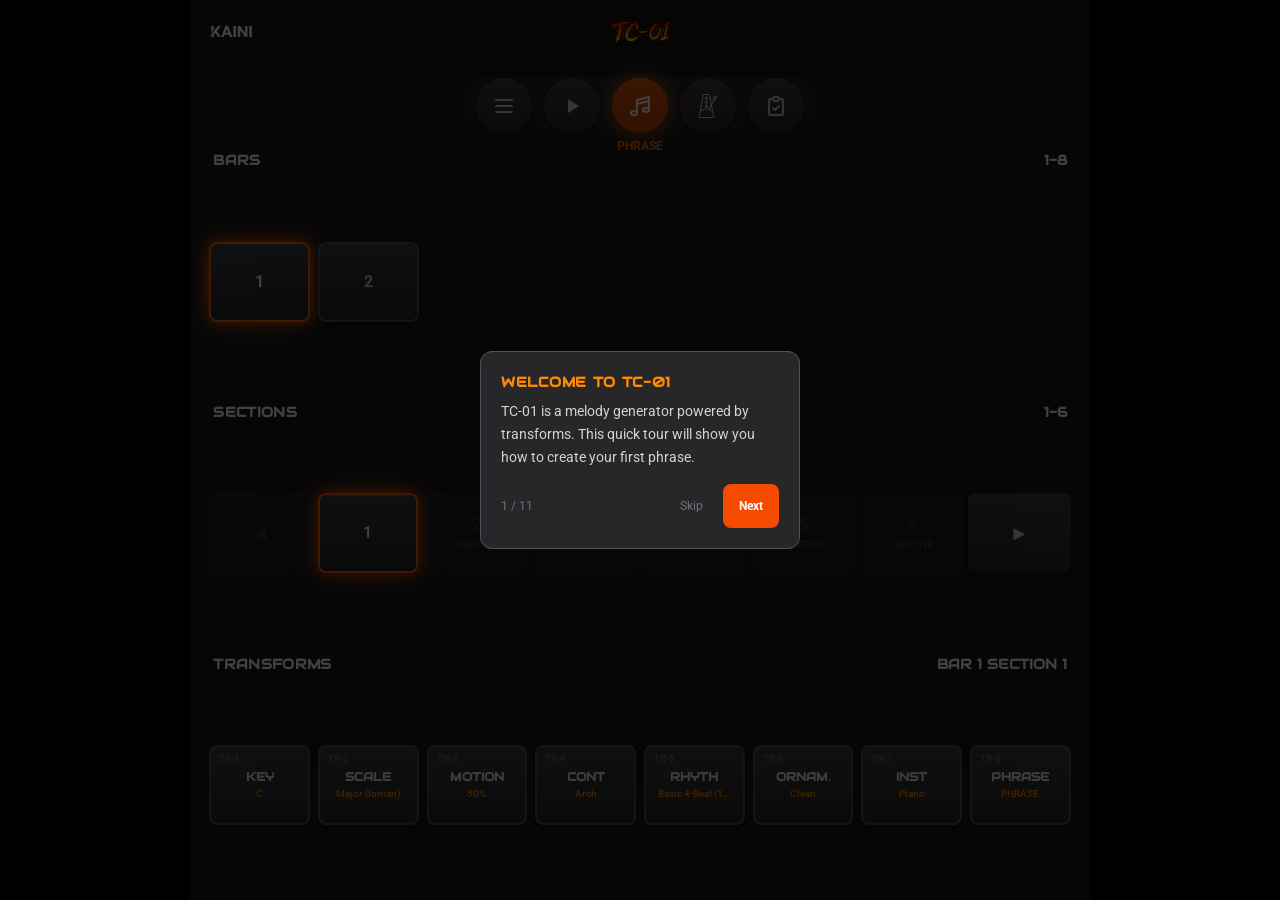
==== tone-calculator/index.html @ d636d507 "deploy: tone-calculator — fix centered tooltip positioning on mobile Co-Authored-By: Claude Opus 4.6" ====
<!doctype html>
<html lang="en">
  <head>
    <meta charset="UTF-8" />
    <link rel="icon" href="data:image/svg+xml,<svg xmlns='http://www.w3.org/2000/svg' viewBox='0 0 100 100'><text y='0.9em' font-size='90'>🎵</text></svg>" />

    <!-- Google Fonts - Audiowide & Roboto -->
    <link rel="preconnect" href="https://fonts.googleapis.com">
    <link rel="preconnect" href="https://fonts.gstatic.com" crossorigin="anonymous">
    <link href="https://fonts.googleapis.com/css2?family=Audiowide&family=Roboto:wght@300;400;500;700&display=swap" rel="stylesheet">

    <!-- Mobile Viewport Configuration -->
    <meta name="viewport" content="width=device-width, initial-scale=1.0, maximum-scale=5.0, user-scalable=yes, viewport-fit=cover" />

    <!-- Mobile Web App Capable -->
    <meta name="mobile-web-app-capable" content="yes" />
    <meta name="apple-mobile-web-app-capable" content="yes" />
    <meta name="apple-mobile-web-app-status-bar-style" content="black-translucent" />

    <!-- Theme Color (matches zinc-900) -->
    <meta name="theme-color" content="#18181b" />

    <meta name="description" content="Algorhythmic melody generator and composition tool" />

    <title>Tone Calculator</title>
    <script type="module" crossorigin src="/tone-calculator/assets/index-BqTr9ALU.js"></script>
    <link rel="stylesheet" crossorigin href="/tone-calculator/assets/index-BmxtgArE.css">
  <link rel="manifest" href="/tone-calculator/manifest.webmanifest"></head>
  <body class="font-sans">
    <div id="root"></div>
  </body>
</html>
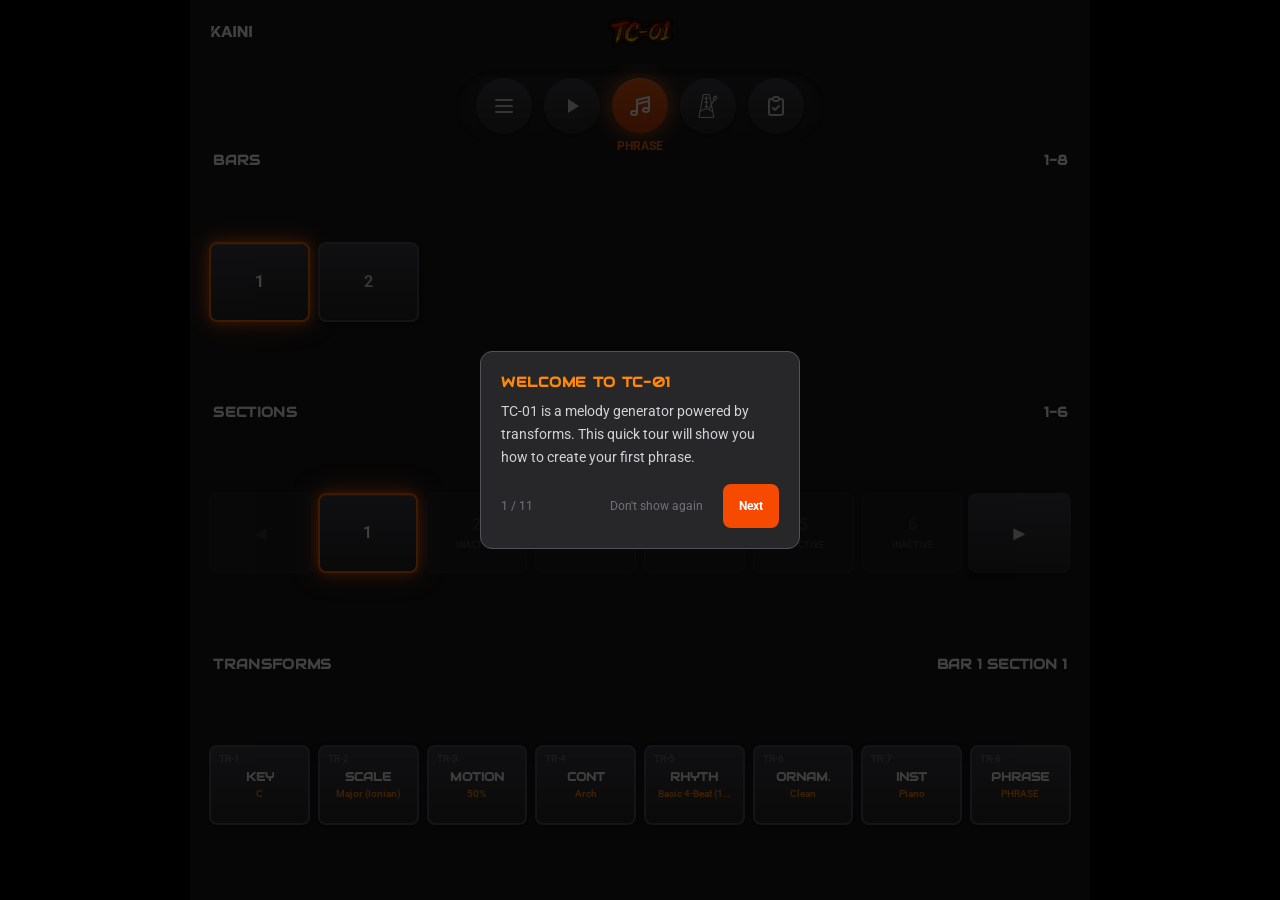
==== commit 358b92dc: "deploy: tone-calculator — remove Start Tutorial button, add Don't show again Co-Authored-By: Claude " ====
--- a/tone-calculator/index.html
+++ b/tone-calculator/index.html
@@ -23,8 +23,8 @@
     <meta name="description" content="Algorhythmic melody generator and composition tool" />
 
     <title>Tone Calculator</title>
-    <script type="module" crossorigin src="/tone-calculator/assets/index-BqTr9ALU.js"></script>
-    <link rel="stylesheet" crossorigin href="/tone-calculator/assets/index-BmxtgArE.css">
+    <script type="module" crossorigin src="/tone-calculator/assets/index-BJA5GnoF.js"></script>
+    <link rel="stylesheet" crossorigin href="/tone-calculator/assets/index-DC9csIMj.css">
   <link rel="manifest" href="/tone-calculator/manifest.webmanifest"></head>
   <body class="font-sans">
     <div id="root"></div>
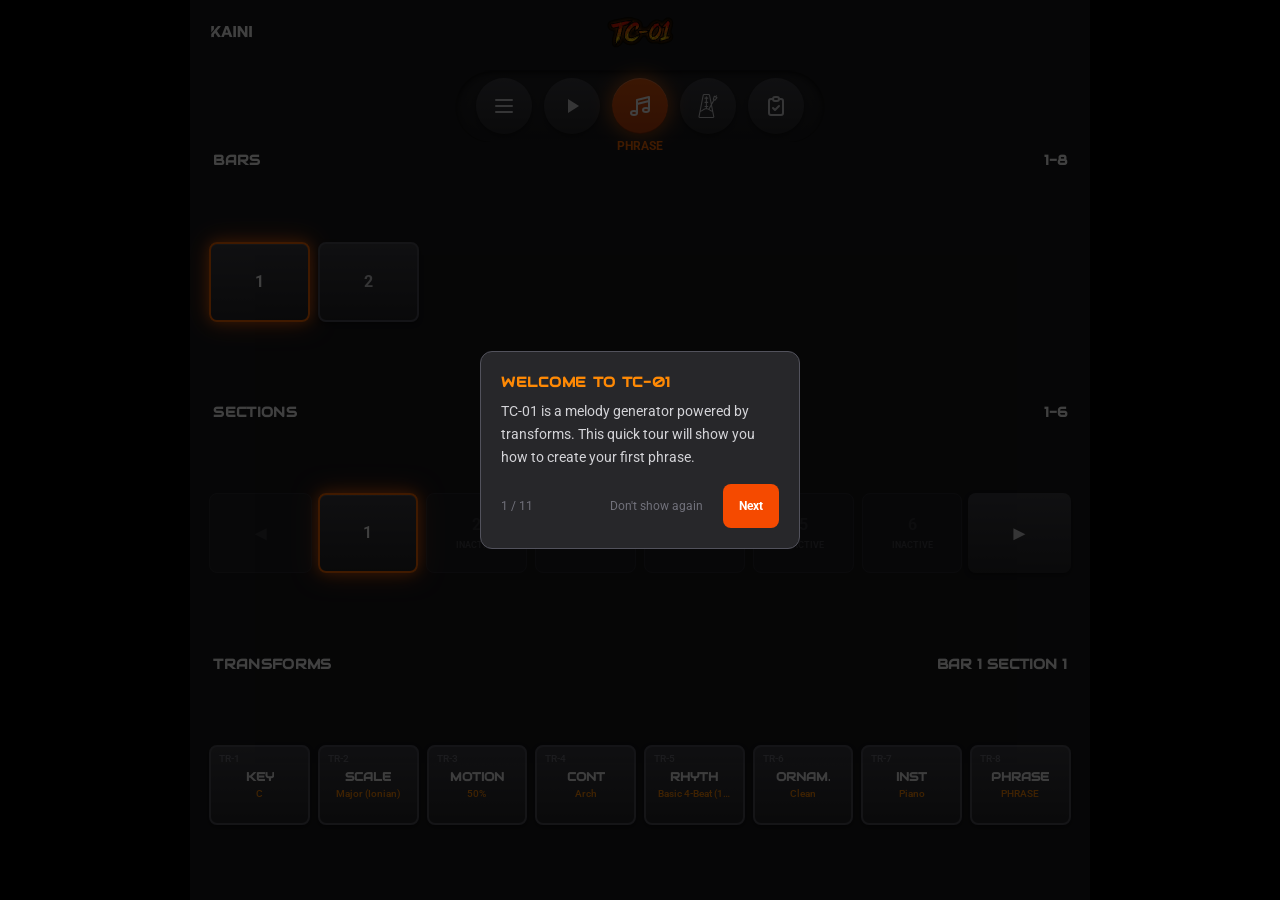
==== commit 30e0f602: "deploy: tone-calculator — fix MIDI export for FL Studio compatibility Co-Authored-By: Claude Opus 4." ====
--- a/tone-calculator/index.html
+++ b/tone-calculator/index.html
@@ -23,8 +23,8 @@
     <meta name="description" content="Algorhythmic melody generator and composition tool" />
 
     <title>Tone Calculator</title>
-    <script type="module" crossorigin src="/tone-calculator/assets/index-BJA5GnoF.js"></script>
-    <link rel="stylesheet" crossorigin href="/tone-calculator/assets/index-DC9csIMj.css">
+    <script type="module" crossorigin src="/tone-calculator/assets/index-BRhwhkDy.js"></script>
+    <link rel="stylesheet" crossorigin href="/tone-calculator/assets/index-CWgKXOSo.css">
   <link rel="manifest" href="/tone-calculator/manifest.webmanifest"></head>
   <body class="font-sans">
     <div id="root"></div>
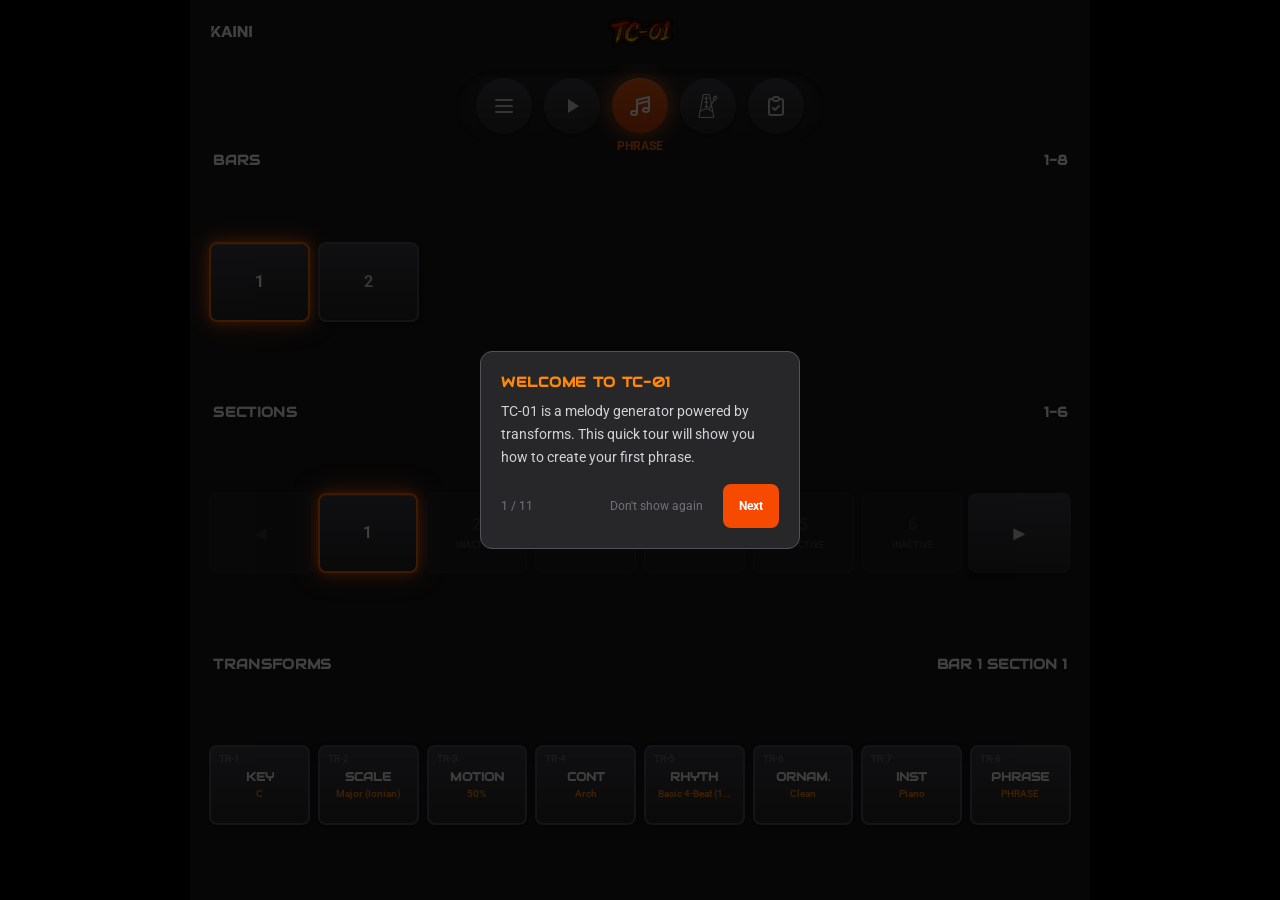
==== commit c43092f7: "deploy: tone-calculator — fix MIDI CC values for FL Studio Co-Authored-By: Claude Opus 4.6 (1M conte" ====
--- a/tone-calculator/index.html
+++ b/tone-calculator/index.html
@@ -23,7 +23,7 @@
     <meta name="description" content="Algorhythmic melody generator and composition tool" />
 
     <title>Tone Calculator</title>
-    <script type="module" crossorigin src="/tone-calculator/assets/index-BRhwhkDy.js"></script>
+    <script type="module" crossorigin src="/tone-calculator/assets/index-Vweed1Y0.js"></script>
     <link rel="stylesheet" crossorigin href="/tone-calculator/assets/index-CWgKXOSo.css">
   <link rel="manifest" href="/tone-calculator/manifest.webmanifest"></head>
   <body class="font-sans">
